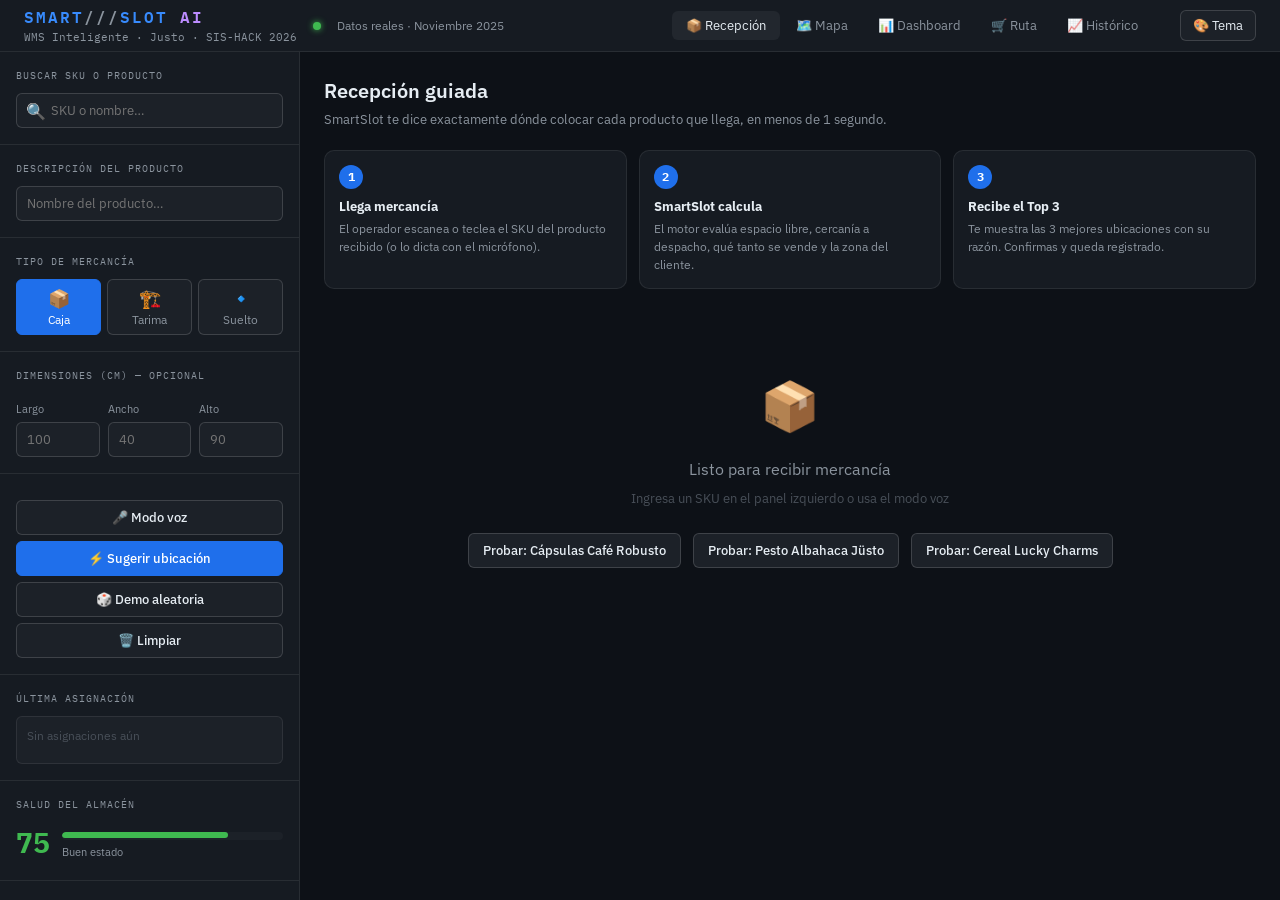
==== index.html @ 19a99069 "Initial commit: SmartSlot AI v2.0 Sistema WMS de asignación inteligente de slots con mapa 3D, dashbo" ====
<!DOCTYPE html>
<html lang="es">
<head>
  <meta charset="UTF-8">
  <meta name="viewport" content="width=device-width, initial-scale=1.0">
  <title>SmartSlot AI — WMS Inteligente | Justo</title>
  <link href="https://fonts.googleapis.com/css2?family=IBM+Plex+Mono:wght@400;500;600&family=IBM+Plex+Sans:wght@300;400;500;600&display=swap" rel="stylesheet">
  <link rel="stylesheet" href="assets/css/styles.css">
</head>
<body>

<!-- ════════════════════════════════════════════════════════════
     TOPBAR
════════════════════════════════════════════════════════════ -->
<header class="topbar">
  <div>
    <div class="logo">SMART<span>///</span>SLOT <span style="color:var(--purple)">AI</span></div>
    <div class="logo-sub">WMS Inteligente · Justo · SIS-HACK 2026</div>
  </div>
  <div class="status-dot" title="Sistema en línea"></div>
  <span style="font-size:12px;color:var(--muted)">Datos reales · Noviembre 2025</span>

  <nav class="nav-tabs">
    <button class="nav-tab active" onclick="showPanel('recepcion',this)">📦 Recepción</button>
    <button class="nav-tab"        onclick="showPanel('mapa',this)">🗺️ Mapa</button>
    <button class="nav-tab"        onclick="showPanel('dashboard',this)">📊 Dashboard</button>
    <button class="nav-tab"        onclick="showPanel('ruta',this)">🛒 Ruta</button>
    <button class="nav-tab"        onclick="showPanel('historico',this)">📈 Histórico</button>
  </nav>

  <!-- Selector de temas -->
  <div class="theme-selector" style="margin-left:12px">
    <button class="theme-trigger" onclick="document.getElementById('theme-dropdown').classList.toggle('show')">
      🎨 Tema
    </button>
    <div class="theme-dropdown" id="theme-dropdown"><!-- llenado por JS --></div>
  </div>
</header>

<!-- ════════════════════════════════════════════════════════════
     LAYOUT: SIDEBAR + CONTENT
════════════════════════════════════════════════════════════ -->
<div class="main">

  <!-- ─── SIDEBAR ──────────────────────────────────────────── -->
  <aside class="sidebar">

    <!-- Búsqueda rápida -->
    <div class="s-section">
      <div class="s-label">Buscar SKU o producto</div>
      <div class="scan-input-wrap">
        <span class="icon">🔍</span>
        <input id="input-sku" class="scan-input" type="text" placeholder="SKU o nombre…"
               oninput="RecepcionController.buscarSKULive(this.value)">
      </div>
      <div id="search-results" class="search-results"></div>
    </div>

    <!-- Descripción -->
    <div class="s-section">
      <div class="s-label">Descripción del producto</div>
      <input id="input-desc" type="text" placeholder="Nombre del producto…">
    </div>

    <!-- Tipo de mercancía -->
    <div class="s-section">
      <div class="s-label">Tipo de mercancía</div>
      <div class="tipo-selector">
        <button class="tipo-btn active" data-tipo="caja" onclick="RecepcionController.setTipo('caja',this)">
          <span class="tipo-icon">📦</span>Caja
        </button>
        <button class="tipo-btn" data-tipo="tarima" onclick="RecepcionController.setTipo('tarima',this)">
          <span class="tipo-icon">🏗️</span>Tarima
        </button>
        <button class="tipo-btn" data-tipo="suelto" onclick="RecepcionController.setTipo('suelto',this)">
          <span class="tipo-icon">🔹</span>Suelto
        </button>
      </div>
    </div>

    <!-- Dimensiones (opcionales) -->
    <div class="s-section">
      <div class="s-label">Dimensiones (cm) — opcional</div>
      <div class="row3">
        <div class="field"><label>Largo</label><input id="input-largo" type="number" placeholder="100"></div>
        <div class="field"><label>Ancho</label><input id="input-ancho" type="number" placeholder="40"></div>
        <div class="field"><label>Alto</label><input id="input-alto"  type="number" placeholder="90"></div>
      </div>
    </div>

    <!-- Acciones -->
    <div class="s-section">
      <div class="btn-row" style="flex-direction:column">
        <button id="btn-voz" class="btn full" title="Hablar con el sistema">
          🎤 Modo voz
        </button>
        <button id="btn-calcular" class="btn primary full" onclick="RecepcionController.calcular()">
          ⚡ Sugerir ubicación
        </button>
        <button class="btn full" onclick="RecepcionController.simular()">
          🎲 Demo aleatoria
        </button>
        <button class="btn full" onclick="RecepcionController.limpiar()">
          🗑️ Limpiar
        </button>
      </div>
    </div>

    <!-- Última asignación -->
    <div class="s-section">
      <div class="s-label">Última asignación</div>
      <div class="last-assign-box" id="last-assign">
        <span style="color:var(--dim)">Sin asignaciones aún</span>
      </div>
    </div>

    <!-- Score de salud mini -->
    <div class="s-section">
      <div class="s-label">Salud del almacén</div>
      <div style="display:flex;align-items:center;gap:12px">
        <span id="score-salud-mini" style="font-family:var(--mono);font-size:28px;font-weight:700"></span>
        <div style="flex:1">
          <div class="salud-barra-wrap"><div id="barra-salud-mini" style="height:6px;border-radius:100px;transition:width 1s ease"></div></div>
          <div id="desc-salud-mini" style="font-size:11px;color:var(--muted);margin-top:4px"></div>
        </div>
      </div>
    </div>

  </aside><!-- /sidebar -->

  <!-- ─── CONTENIDO ─────────────────────────────────────────── -->
  <main class="content">

    <!-- ══════════════════════════════════════════════════════
         PANEL: RECEPCIÓN GUIADA
    ══════════════════════════════════════════════════════ -->
    <section id="panel-recepcion" class="content-panel active">

      <div class="panel-head">
        <h2>Recepción guiada</h2>
        <p class="sub">SmartSlot te dice exactamente dónde colocar cada producto que llega, en menos de 1 segundo.</p>
      </div>

      <!-- Onboarding: qué hace el sistema en 3 pasos -->
      <div class="recepcion-help">
        <div class="help-step">
          <div class="help-step-num">1</div>
          <h4>Llega mercancía</h4>
          <p>El operador escanea o teclea el SKU del producto recibido (o lo dicta con el micrófono).</p>
        </div>
        <div class="help-step">
          <div class="help-step-num">2</div>
          <h4>SmartSlot calcula</h4>
          <p>El motor evalúa espacio libre, cercanía a despacho, qué tanto se vende y la zona del cliente.</p>
        </div>
        <div class="help-step">
          <div class="help-step-num">3</div>
          <h4>Recibe el Top 3</h4>
          <p>Te muestra las 3 mejores ubicaciones con su razón. Confirmas y queda registrado.</p>
        </div>
      </div>

      <!-- Sugerencias Top 3 -->
      <div id="panel-sugerencias"></div>

      <!-- Estado vacío inicial -->
      <div id="estado-vacio" style="text-align:center;padding:60px 20px;color:var(--dim)">
        <div style="font-size:48px;margin-bottom:16px">📦</div>
        <div style="font-size:16px;margin-bottom:8px;color:var(--muted)">Listo para recibir mercancía</div>
        <div style="font-size:13px">Ingresa un SKU en el panel izquierdo o usa el modo voz</div>
        <div style="margin-top:24px;display:flex;gap:12px;justify-content:center;flex-wrap:wrap">
          <button class="btn" onclick="document.getElementById('input-sku').value='13488';RecepcionController.calcular()">
            Probar: Cápsulas Café Robusto
          </button>
          <button class="btn" onclick="document.getElementById('input-sku').value='22248';RecepcionController.calcular()">
            Probar: Pesto Albahaca Jüsto
          </button>
          <button class="btn" onclick="document.getElementById('input-sku').value='12658';RecepcionController.calcular()">
            Probar: Cereal Lucky Charms
          </button>
        </div>
      </div>

    </section>

    <!-- ══════════════════════════════════════════════════════
         PANEL: MAPA DEL ALMACÉN
    ══════════════════════════════════════════════════════ -->
    <section id="panel-mapa" class="content-panel">

      <!-- Barra de herramientas del mapa -->
      <div class="map-title-row">
        <div>
          <h2 class="map-title">Mapa del almacén</h2>
          <p style="color:var(--muted);font-size:13px;margin-top:2px">
            Cada columna es un pasillo (AP–MP). El color indica qué tan llena está cada ubicación.
          </p>
        </div>
        <button class="btn-3d" onclick="Mapa3DController.abrir()">
          🧊 Ver en 3D
        </button>
        <div class="map-legend">
          <div class="legend-item"><div class="legend-dot" style="background:var(--green);opacity:.5"></div>Libre</div>
          <div class="legend-item"><div class="legend-dot" style="background:var(--green)"></div>&lt;50%</div>
          <div class="legend-item"><div class="legend-dot" style="background:var(--amber)"></div>50-90%</div>
          <div class="legend-item"><div class="legend-dot" style="background:var(--red)"></div>&gt;90% lleno</div>
          <div class="legend-item"><div class="legend-dot" style="background:var(--purple)"></div>En ruta</div>
        </div>
      </div>

      <!-- Tarjeta: cómo leer el mapa -->
      <div class="map-help-card">
        <div class="map-help-icon">💡</div>
        <div>
          <strong>¿Cómo leer este mapa?</strong>
          <p>Es la vista de planta del almacén de Justo. Cada <b>columna</b> es un pasillo (AP el más cercano a despacho, MP el más lejano) y cada <b>casilla</b> es una ubicación física. El color te dice de un vistazo dónde hay espacio: <span style="color:var(--green)">verde = libre</span>, <span style="color:var(--amber)">amarillo = medio</span>, <span style="color:var(--red)">rojo = casi lleno</span>. Cuando pides una sugerencia en Recepción, la ubicación recomendada parpadea aquí en <span style="color:var(--amber)">dorado</span>.</p>
        </div>
        <button class="map-help-close" onclick="this.parentElement.style.display='none'">✕</button>
      </div>

      <!-- Búsqueda en mapa -->
      <div class="map-search-row">
        <input id="map-search" type="text" placeholder="Buscar celda (ej. AP29) o producto en el mapa…"
               oninput="MapaController.buscar(this.value)">
        <button class="btn" onclick="MapaController.buscar(document.getElementById('map-search').value)">Buscar</button>
      </div>

      <!-- Locator banner -->
      <div id="map-locator">
        <span>📍 Ubicación sugerida:</span>
        <span id="map-locator-id">—</span>
        <button class="btn" style="margin-left:auto;padding:4px 10px;font-size:11px"
                onclick="MapaController.irACelda(document.getElementById('map-locator-id').textContent)">
          Ir a celda
        </button>
      </div>

      <!-- Filtros de ocupación -->
      <div class="filter-bar">
        <span style="font-size:11px;color:var(--muted)">Ocupación:</span>
        <button class="filter-btn f-all active" onclick="MapaController.setFiltro('all',this)">Todos</button>
        <button class="filter-btn f-free"  onclick="MapaController.setFiltro('free',this)">Libres</button>
        <button class="filter-btn f-low"   onclick="MapaController.setFiltro('low',this)">&lt;50%</button>
        <button class="filter-btn f-med"   onclick="MapaController.setFiltro('med',this)">50-90%</button>
        <button class="filter-btn f-high"  onclick="MapaController.setFiltro('high',this)">&gt;90%</button>
        <button class="filter-btn f-ruta"  onclick="MapaController.setFiltro('ruta',this)">En ruta</button>
      </div>

      <!-- Filtros por zona de cliente -->
      <div class="filter-bar" style="margin-top:6px">
        <span style="font-size:11px;color:var(--muted)">Zona cliente:</span>
        <button class="filter-btn filter-zona" style="border-color:#3fb950;color:#3fb950"
                onclick="MapaController.setFiltroZona('A',this)">🟢 A — Marca Propia</button>
        <button class="filter-btn filter-zona" style="border-color:#06b6d4;color:#06b6d4"
                onclick="MapaController.setFiltroZona('B',this)">🔵 B — Alta Rotación</button>
        <button class="filter-btn filter-zona" style="border-color:#a855f7;color:#a855f7"
                onclick="MapaController.setFiltroZona('C',this)">🟣 C — Grupo Nestlé</button>
        <button class="filter-btn filter-zona" style="border-color:#fbbf24;color:#fbbf24"
                onclick="MapaController.setFiltroZona('D',this)">🟡 D — Infantil/Baja rot.</button>
        <button class="filter-btn filter-zona" style="border-color:#ef4444;color:#ef4444"
                onclick="MapaController.setFiltroZona('E',this)">🔴 E — Desborde</button>
      </div>

      <!-- Indicador de zona de despacho -->
      <div class="dispatch-hint">
        <span class="dispatch-arrow">←</span> Más cerca de la zona de despacho (salida) · Más lejos
        <span class="dispatch-arrow">→</span>
      </div>

      <!-- Banner de navegación — ruta desde recepción a celda sugerida -->
      <div id="map-nav-banner" style="display:none;align-items:center;gap:8px;
           background:var(--bg3);border:1px solid var(--border);border-radius:var(--r);
           padding:10px 14px;margin-bottom:8px;font-family:var(--mono);font-size:12px;
           border-left:3px solid var(--green)">
      </div>

      <!-- Grid del mapa (las columnas las genera MapaController.construir) -->
      <div class="map-wrap">
        <div id="map-grid"></div>
      </div>

      <p style="color:var(--dim);font-size:11px;margin-top:10px;text-align:center">
        Mostrando las primeras 30 posiciones de cada pasillo · Pasa el cursor sobre una casilla para ver el detalle
      </p>

    </section>

    <!-- ══════════════════════════════════════════════════════
         PANEL: DASHBOARD GERENCIAL
    ══════════════════════════════════════════════════════ -->
    <section id="panel-dashboard" class="content-panel">

      <h2 style="font-size:18px;font-weight:600;margin-bottom:20px">Dashboard gerencial</h2>

      <!-- Score de salud -->
      <div class="salud-card">
        <div>
          <div style="font-size:11px;color:var(--muted);margin-bottom:4px;font-family:var(--mono);text-transform:uppercase;letter-spacing:1px">Score de salud</div>
          <div class="salud-numero" id="score-salud">—</div>
          <div style="font-size:11px;color:var(--muted)">/100</div>
        </div>
        <div class="salud-detalle">
          <div id="desc-salud" style="font-size:13px;margin-bottom:8px"></div>
          <div class="salud-barra-wrap"><div id="barra-salud"></div></div>
          <div style="display:flex;gap:16px;margin-top:10px;font-size:11px;color:var(--muted)">
            <span>Ubic. disponibles: <span id="ubic-disponibles" style="color:var(--green)"></span></span>
            <span>Ubic. críticas: <span id="ubic-criticas" style="color:var(--red)"></span></span>
            <span>En ruta activa: <span id="ubic-ruta" style="color:var(--purple)"></span></span>
          </div>
        </div>
      </div>

      <!-- ROI en tiempo real -->
      <div class="roi-panel">
        <h3>💰 ROI en tiempo real — impacto de SmartSlot</h3>
        <div class="roi-grid">
          <div class="roi-item">
            <div class="val" id="roi-diario">—</div>
            <div class="lbl">Ahorro diario estimado</div>
          </div>
          <div class="roi-item">
            <div class="val" id="roi-mensual">—</div>
            <div class="lbl">Ahorro mensual</div>
          </div>
          <div class="roi-item">
            <div class="val" id="roi-anual">—</div>
            <div class="lbl">Ahorro anual proyectado</div>
          </div>
        </div>
        <div class="roi-tiempo">
          <span style="color:var(--muted)">Decisión por recepción:</span>
          <span style="color:var(--red)" id="roi-tiempo-antes">—</span>
          <span style="color:var(--muted)">→</span>
          <span style="color:var(--green)" id="roi-tiempo-ahora">—</span>
          <span style="color:var(--muted);margin-left:16px">Errores evitados/día:</span>
          <span style="color:var(--cyan)" id="roi-errores">—</span>
          <span style="color:var(--muted);margin-left:16px">Horas ahorradas/día:</span>
          <span style="color:var(--amber)" id="roi-horas-ahorradas">—</span>
        </div>
      </div>

      <!-- Métricas clave -->
      <div class="metrics-row">
        <div class="metric-card accent">
          <div class="m-val" id="roi-recepciones">—</div>
          <div class="m-lbl">Recepciones / día</div>
        </div>
        <div class="metric-card green">
          <div class="m-val" id="sim-porcentaje">—</div>
          <div class="m-lbl">Ahorro en metros (Nov)</div>
        </div>
        <div class="metric-card amber">
          <div class="m-val" id="sim-metros-ahorro">—</div>
          <div class="m-lbl">Metros ahorrados (Nov)</div>
        </div>
        <div class="metric-card purple">
          <div class="m-val" id="total-ubicaciones">—</div>
          <div class="m-lbl">Ubicaciones totales</div>
        </div>
      </div>

      <!-- Grid: Simulador + Alertas -->
      <div style="display:grid;grid-template-columns:1fr 1fr;gap:16px;margin-bottom:20px">

        <!-- Simulador de ahorro Noviembre -->
        <div class="sim-panel">
          <h3>📊 Simulador de ahorro · Noviembre 2025</h3>
          <div class="sim-compare">
            <div class="sim-box actual">
              <div class="val" id="sim-metros-real">—</div>
              <div class="lbl">Metros recorridos (real)</div>
            </div>
            <div class="sim-arrow">→</div>
            <div class="sim-box smart">
              <div class="val" id="sim-metros-smart">—</div>
              <div class="lbl">Con SmartSlot</div>
            </div>
          </div>
          <div class="sim-ahorro">
            <div class="val" id="sim-ahorro-label">—</div>
            <div class="lbl">metros ahorrados en noviembre</div>
          </div>
          <table class="data-table" style="margin-top:14px">
            <thead>
              <tr>
                <th>SKU</th><th>Producto</th><th>Destino</th>
                <th>Real</th><th>Óptimo</th><th>Ahorro</th>
              </tr>
            </thead>
            <tbody id="sim-tabla-body"></tbody>
          </table>
        </div>

        <!-- Alertas preventivas -->
        <div class="alertas-panel">
          <h3>⚠️ Alertas preventivas de llenado</h3>
          <div id="lista-alertas"></div>
        </div>

      </div>

      <!-- Reasignación preventiva -->
      <div class="reasig-panel" style="margin-bottom:20px">
        <h3 style="font-size:14px;font-weight:600;margin-bottom:12px;display:flex;align-items:center;gap:8px">
          🔄 Reasignación preventiva
          <span style="font-size:11px;font-weight:400;color:var(--muted)">
            SKUs de alta rotación que conviene mover más cerca del despacho
          </span>
        </h3>
        <div id="lista-reasignaciones"></div>
      </div>

      <!-- Waldo — Asistente IA -->
      <div class="waldo-panel">
        <div class="waldo-header">
          <div class="waldo-avatar">🤖</div>
          <div>
            <div class="waldo-title">Waldo — Asistente de Almacén</div>
            <div class="waldo-sub">Pregúntame cualquier cosa sobre el almacén de Justo</div>
          </div>
          <button class="btn" style="margin-left:auto;font-size:12px" onclick="WaldoService.limpiarHistorial();document.getElementById('waldo-chat').innerHTML=''">
            Nueva conversación
          </button>
        </div>

        <!-- Preguntas rápidas -->
        <div class="waldo-preguntas">
          <button class="waldo-q-btn" onclick="DashboardController.preguntaRapida('¿Cuánto dinero ahorraría Justo usando SmartSlot todo noviembre?')">
            💰 ¿Cuánto ahorra Justo?
          </button>
          <button class="waldo-q-btn" onclick="DashboardController.preguntaRapida('¿Cuáles son los pasillos más críticos del almacén ahora mismo?')">
            🔴 Pasillos críticos
          </button>
          <button class="waldo-q-btn" onclick="DashboardController.preguntaRapida('¿Qué recomiendas hacer para mejorar el score de salud del almacén?')">
            📈 Cómo mejorar el almacén
          </button>
          <button class="waldo-q-btn" onclick="DashboardController.preguntaRapida('¿Qué ubicación se va a llenar más rápido?')">
            ⏰ ¿Qué se llena primero?
          </button>
        </div>

        <!-- Chat -->
        <div id="waldo-chat">
          <div class="chat-msg waldo">
            <span>Hola, soy Waldo 👋 Estoy conectado a los datos reales del almacén de Justo.
            Puedo responder preguntas sobre ocupación, ROI, rutas de picking y cualquier
            cosa sobre la operación. ¿En qué te ayudo?</span>
          </div>
        </div>

        <div class="waldo-input-row">
          <input id="waldo-input" type="text" placeholder="Pregunta algo sobre el almacén…">
          <button class="btn primary" onclick="DashboardController.enviarAWaldo()">Enviar</button>
        </div>
      </div>

    </section>

    <!-- ══════════════════════════════════════════════════════
         PANEL: RUTA DE PICKING
    ══════════════════════════════════════════════════════ -->
    <section id="panel-ruta" class="content-panel">

      <h2 style="font-size:18px;font-weight:600;margin-bottom:20px">Ruta de picking activa</h2>

      <div class="ruta-stats">
        <div class="ruta-stat">
          <div class="val" id="ruta-total">—</div>
          <div class="lbl">Ubicaciones en ruta</div>
        </div>
        <div class="ruta-stat">
          <div class="val" id="ruta-pct">—</div>
          <div class="lbl">% del almacén activo</div>
        </div>
        <div class="ruta-stat">
          <div class="val" id="ruta-pasillos">—</div>
          <div class="lbl">Pasillos involucrados</div>
        </div>
      </div>

      <div class="section-label">Distribución por pasillo</div>
      <div class="ruta-dist-grid" id="ruta-dist"></div>

      <div class="section-label" style="margin-top:16px">Detalle de la ruta</div>
      <table class="data-table">
        <thead>
          <tr>
            <th>#</th><th>SKU</th><th>Producto</th>
            <th>Ubicación</th><th>Cantidad</th>
          </tr>
        </thead>
        <tbody id="ruta-body"></tbody>
      </table>

    </section>

    <!-- ══════════════════════════════════════════════════════
         PANEL: HISTÓRICO DE OCUPACIÓN
    ══════════════════════════════════════════════════════ -->
    <section id="panel-historico" class="content-panel">

      <h2 style="font-size:18px;font-weight:600;margin-bottom:20px">Histórico de ocupación por pasillo</h2>

      <div id="hist-list" style="max-width:600px"></div>

    </section>

  </main><!-- /content -->
</div><!-- /main -->

<!-- ════════════════════════════════════════════════════════════
     MODAL: MAPA 3D
════════════════════════════════════════════════════════════ -->
<div id="modal-3d">
  <div class="modal-3d-content">
    <div class="modal-3d-header">
      <div class="modal-3d-title">🧊 Almacén 3D — <span>Justo</span></div>
      <span style="font-size:12px;color:var(--muted)">Arrastra para rotar · Scroll para zoom · Hover para detalle</span>
      <button class="modal-3d-close" onclick="Mapa3DController.cerrar()">✕</button>
    </div>
    <div class="modal-3d-body">
      <canvas id="canvas-3d"></canvas>

      <!-- HUD izquierdo -->
      <div class="hud-3d hud-3d-left">
        <div class="hud-card">
          <h4>Almacén Justo</h4>
          <div class="hud-stat"><span>Pasillos</span><b>AP – MP</b></div>
          <div class="hud-stat"><span>Niveles</span><b>hasta 6</b></div>
          <div class="hud-stat"><span>Ubicaciones</span><b id="hud-ubic">—</b></div>
        </div>
        <div class="hud-card">
          <h4>Ocupación (columna)</h4>
          <div class="hud-leg"><div class="dot" style="background:#166534"></div>0–25% vacío</div>
          <div class="hud-leg"><div class="dot" style="background:#15803d"></div>26–50% bajo</div>
          <div class="hud-leg"><div class="dot" style="background:#a16207"></div>51–75% medio</div>
          <div class="hud-leg"><div class="dot" style="background:#c2410c"></div>76–90% alto</div>
          <div class="hud-leg"><div class="dot" style="background:#b91c1c"></div>&gt;90% lleno</div>
        </div>
        <div class="hud-card">
          <h4>Filtros</h4>
          <div class="frow-3d">
            <label>Ocup. mín</label>
            <input type="range" min="0" max="95" value="0" step="5"
                   oninput="Mapa3DController.setOcupacionMin(this.value)">
            <span class="fv" id="f3d-p-val">0%</span>
          </div>
          <div class="frow-3d">
            <label>Nivel mín</label>
            <input type="range" min="1" max="6" value="1" step="1"
                   oninput="Mapa3DController.setNivelMin(this.value)">
            <span class="fv" id="f3d-z-val">N1</span>
          </div>
          <div style="margin-top:6px;color:var(--muted);font-size:11px">Pasillo</div>
          <div class="aisle-grid-3d" id="aisle-grid-3d"></div>
        </div>
      </div>

      <!-- HUD inferior -->
      <div class="hud-3d hud-3d-bottom">
        <button class="btn-3d-ctrl" onclick="Mapa3DController.resetCam()">↺ Reset</button>
        <span class="sep-3d">|</span>
        <button class="btn-3d-ctrl active" onclick="Mapa3DController.toggleRotacion(this)">⟳ Rotar</button>
        <span class="sep-3d">|</span>
        <button class="btn-3d-ctrl" onclick="Mapa3DController.setVista('top')">Planta</button>
        <button class="btn-3d-ctrl" onclick="Mapa3DController.setVista('front')">Frontal</button>
        <button class="btn-3d-ctrl" onclick="Mapa3DController.setVista('iso')">Isométrica</button>
      </div>
    </div>
  </div>
</div>
<div id="tip-3d"></div>

<!-- Tooltip global -->
<div id="tooltip"></div>

<!-- Toast global -->
<div id="toast"></div>

<!-- ════════════════════════════════════════════════════════════
     SCRIPTS — Orden de carga MVC estricto
════════════════════════════════════════════════════════════ -->

<!-- 1. Datos -->
<script src="data/wms_data.js"></script>

<!-- 2. Modelos -->
<script src="assets/js/models/UbicacionModel.js"></script>
<script src="assets/js/models/SKUModel.js"></script>

<!-- 3. Servicios -->
<script src="assets/js/services/ScoringService.js"></script>
<script src="assets/js/services/SimuladorService.js"></script>
<script src="assets/js/services/WaldoService.js"></script>
<script src="assets/js/services/ThemeService.js"></script>

<!-- 4. Controladores -->
<script src="assets/js/controllers/MapaController.js"></script>
<script src="assets/js/controllers/Mapa3DController.js"></script>
<script src="assets/js/controllers/RecepcionController.js"></script>
<script src="assets/js/controllers/DashboardController.js"></script>

<!-- 5. Entry point (siempre último) -->
<script src="assets/js/app.js"></script>

<!-- ── Patches de inicialización específicos del HTML ──────── -->
<script>
/**
 * Funciones que necesitan acceso al DOM del index.html
 * Se ejecutan después de que app.js ya inicializó todo
 */

// showPanel global (navegación entre tabs)
function showPanel(nombre, btnEl) {
  document.querySelectorAll('.content-panel').forEach(p => p.classList.remove('active'));
  document.querySelectorAll('.nav-tab').forEach(b => b.classList.remove('active'));
  document.getElementById('panel-' + nombre)?.classList.add('active');
  if (btnEl) btnEl.classList.add('active');
}

// Inicialización extra post-DOMContentLoaded
document.addEventListener('DOMContentLoaded', () => {

  // ── Selector de temas ──────────────────────────────────────
  const dropdown = document.getElementById('theme-dropdown');
  if (dropdown) {
    const swatchVars = {
      midnight: ['#388bfd','#3fb950','#d29922'],
      nebula:   ['#a855f7','#34d399','#fbbf24'],
      ocean:    ['#06b6d4','#10b981','#f59e0b'],
      forest:   ['#22c55e','#4ade80','#eab308'],
      light:    ['#2563eb','#16a34a','#d97706']
    };
    dropdown.innerHTML = ThemeService.listar().map(t => `
      <div class="theme-option ${t.id === 'midnight' ? 'active' : ''}" data-tema="${t.id}"
           onclick="ThemeService.aplicar('${t.id}');document.getElementById('theme-dropdown').classList.remove('show')">
        <span>${t.icono}</span>
        <span>${t.nombre}</span>
        <span class="theme-swatch" style="margin-left:auto">
          ${swatchVars[t.id].map(c => `<span style="background:${c}"></span>`).join('')}
        </span>
      </div>`).join('');
  }
  // Cerrar dropdown al hacer click fuera
  document.addEventListener('click', (e) => {
    if (!e.target.closest('.theme-selector')) {
      document.getElementById('theme-dropdown')?.classList.remove('show');
    }
  });

  // ── Botones de pasillo del 3D ──────────────────────────────
  Mapa3DController.construirBotonesPasillo();

  // ── HUD 3D: total ubicaciones ──────────────────────────────
  const hudUbic = document.getElementById('hud-ubic');
  if (hudUbic) hudUbic.textContent = UbicacionModel.obtenerTodas().length;

  // ── Redimensionar 3D al cambiar tamaño de ventana ──────────
  window.addEventListener('resize', () => Mapa3DController.redimensionar());


  // ── Score de salud en sidebar ───────────────────────────────
  const salud = SimuladorService.calcularScoreSalud();
  const color = salud >= 70 ? 'var(--green)' : salud >= 40 ? 'var(--amber)' : 'var(--red)';

  const mini = document.getElementById('score-salud-mini');
  if (mini) { mini.textContent = salud; mini.style.color = color; }

  const barraMini = document.getElementById('barra-salud-mini');
  if (barraMini) { barraMini.style.width = salud + '%'; barraMini.style.background = color; }

  const descMini = document.getElementById('desc-salud-mini');
  if (descMini) descMini.textContent = salud >= 70 ? 'Buen estado' : salud >= 40 ? 'Requiere atención' : 'Estado crítico';

  // ── Métricas de ubicaciones en dashboard ───────────────────
  const disponibles = UbicacionModel.obtenerDisponibles().length;
  const todas       = UbicacionModel.obtenerTodas();
  const criticas    = todas.filter(c => (UbicacionModel.obtenerOcupacion(c) ?? 0) >= 90).length;
  const enRuta      = WMS_DATA.rutaActiva.length;

  const setEl = (id, val) => { const el = document.getElementById(id); if (el) el.textContent = val; };
  setEl('ubic-disponibles', disponibles);
  setEl('ubic-criticas',    criticas);
  setEl('ubic-ruta',        enRuta);
  setEl('total-ubicaciones',todas.length);

  // ── Simulador: label de ahorro completo ────────────────────
  const ahorro = SimuladorService.calcularAhorroNoviembre();
  setEl('sim-ahorro-label', ahorro.metrosAhorrados.toLocaleString('es-MX') + 'm');

  // ── Ruta: estadísticas ─────────────────────────────────────
  const rutaCeldas  = WMS_DATA.rutaActiva;
  const rutaDist    = {};
  rutaCeldas.forEach(c => {
    const p = c.replace(/\d.*$/, '');
    rutaDist[p] = (rutaDist[p] || 0) + 1;
  });

  setEl('ruta-total',    rutaCeldas.length);
  setEl('ruta-pct',      Math.round(rutaCeldas.length / todas.length * 100) + '%');
  setEl('ruta-pasillos', Object.keys(rutaDist).length);

  const distEl = document.getElementById('ruta-dist');
  if (distEl) {
    Object.entries(rutaDist).sort((a,b) => b[1]-a[1]).forEach(([p, cnt]) => {
      distEl.innerHTML += `<div style="background:var(--bg3);border:1px solid var(--border);border-radius:var(--r);padding:6px 12px;font-size:12px;font-family:var(--mono)">
        <span style="color:var(--purple)">${p}</span> <span style="color:var(--muted)">${cnt}</span>
      </div>`;
    });
  }

  // ── Ruta: tabla detalle ────────────────────────────────────
  const RUTA_LINES = [
    {seq:1, sku:'10366',ubic:'AP/Existencias/CP18N3', prod:'Atún Dolores en Agua 295g',cant:192},
    {seq:2, sku:'28871',ubic:'AP/Existencias/AP29N1', prod:'Agua Manantial Santa María 24x355ml',cant:23},
    {seq:3, sku:'30225',ubic:'AP/Existencias/BP29N1', prod:'Galletas Anatinas Gisa Tres Sabores 375g',cant:10},
    {seq:4, sku:'18362',ubic:'AP/Existencias/BP30N2', prod:'Suavizante Kuxtal Biodegradable 2L',cant:12},
    {seq:5, sku:'15652',ubic:'AP/Existencias/AP31N1', prod:'Servilletas Kleenex Daily 180 pzas',cant:16},
    {seq:6, sku:'12219',ubic:'AP/Existencias/BP32N1', prod:'Ate de Guayaba La Costeña 700g',cant:12},
    {seq:7, sku:'30734',ubic:'AP/Existencias/AP33N2', prod:'Leche de Chocolate Yomi Lala 180ml',cant:27},
    {seq:8, sku:'10369',ubic:'AP/Existencias/BP33N1', prod:'Chiles Jalapeños La Costeña 780g',cant:12},
    {seq:9, sku:'10210',ubic:'AP/Existencias/BP34N1', prod:'Mayonesa McCormick con Limón 507g',cant:24},
    {seq:10,sku:'26186',ubic:'AP/Existencias/BP34N2', prod:'Limpiador Pato Aroma Fresco 500ml',cant:12},
  ];

  const tbody = document.getElementById('ruta-body');
  if (tbody) {
    tbody.innerHTML = RUTA_LINES.map(r => `
      <tr>
        <td style="color:var(--muted)">${r.seq}</td>
        <td style="font-family:var(--mono);color:var(--accent)">${r.sku}</td>
        <td style="max-width:260px;overflow:hidden;text-overflow:ellipsis;white-space:nowrap">${r.prod}</td>
        <td style="font-family:var(--mono);color:var(--cyan)">${r.ubic}</td>
        <td style="font-family:var(--mono)">${r.cant}</td>
      </tr>`).join('');
  }

  // ── Histórico: barras por pasillo ──────────────────────────
  const aisleOcc = {}, aisleCount = {};
  todas.forEach(c => {
    const p = c.replace(/\d.*$/, '');
    const o = UbicacionModel.obtenerOcupacion(c) ?? 0;
    aisleOcc[p]   = (aisleOcc[p]   || 0) + o;
    aisleCount[p] = (aisleCount[p] || 0) + 1;
  });

  const histEl = document.getElementById('hist-list');
  if (histEl) {
    histEl.innerHTML = Object.entries(aisleOcc)
      .map(([p, sum]) => ({ p, avg: Math.round(sum / aisleCount[p]), cnt: aisleCount[p] }))
      .sort((a,b) => b.avg - a.avg)
      .map(({ p, avg, cnt }) => {
        const c = avg >= 80 ? 'var(--red)' : avg >= 40 ? 'var(--amber)' : 'var(--green)';
        return `<div class="hist-item">
          <span style="font-family:var(--mono);font-size:14px;font-weight:600;color:var(--accent);width:40px">${p}</span>
          <div style="flex:1">
            <div style="display:flex;justify-content:space-between;margin-bottom:6px">
              <span style="font-size:12px">${cnt} posiciones</span>
              <span style="font-size:12px;font-family:var(--mono);color:${c}">${avg}%</span>
            </div>
            <div class="bar-wrap"><div class="bar" style="width:${avg}%;background:${c}"></div></div>
          </div>
        </div>`;
      }).join('');
  }

  // ── RecepcionController: búsqueda en vivo sidebar ──────────
  RecepcionController.buscarSKULive = (v) => {
    const sr = document.getElementById('search-results');
    if (!sr) return;
    if (!v || v.length < 2) { sr.classList.remove('show'); return; }

    const q = v.toLowerCase();
    const resultados = [];
    for (const [celda, prod] of Object.entries(WMS_DATA.productos)) {
      if (prod.toLowerCase().includes(q) || celda.toLowerCase().includes(q)) {
        resultados.push({ celda, prod });
        if (resultados.length >= 6) break;
      }
    }

    if (!resultados.length) { sr.classList.remove('show'); return; }

    sr.innerHTML = resultados.map(r => `
      <div class="search-item" onclick="
        document.getElementById('input-sku').value='${r.celda}';
        document.getElementById('input-desc').value='${r.prod.replace(/'/g,"\\'")}';
        document.getElementById('search-results').classList.remove('show');
        RecepcionController.calcular();
      ">
        <div class="si-sku">${r.celda} — ${WMS_DATA.ocupacion[r.celda] ?? '—'}% ocupado</div>
        <div class="si-loc">${r.prod}</div>
      </div>`).join('');
    sr.classList.add('show');
  };

  // ── RecepcionController: simular ───────────────────────────
  RecepcionController.simular = () => {
    // Usa productos del acomodo histórico para demos más realistas
    const demos = WMS_DATA.acomodoNoviembre;
    const demo  = demos[Math.floor(Math.random() * demos.length)];
    document.getElementById('input-sku').value  = demo.sku;
    document.getElementById('input-desc').value = demo.producto;
    RecepcionController.calcular();
  };

  // ── RecepcionController: ocultar estado vacío ──────────────
  const calcularOrig = RecepcionController.calcular.bind(RecepcionController);
  RecepcionController.calcular = function() {
    document.getElementById('estado-vacio')?.style.setProperty('display','none');
    calcularOrig();
  };

  // ── MapaController: búsqueda en mapa ──────────────────────
  MapaController.buscar = (v) => {
    if (!v) return;
    const q  = v.toUpperCase().replace(/\s/g,'');
    const el = document.getElementById('cell-' + q);
    if (el) {
      MapaController.irACelda(q);
      const locator   = document.getElementById('map-locator');
      const locatorId = document.getElementById('map-locator-id');
      if (locator && locatorId) { locatorId.textContent = q; locator.style.display = 'flex'; }
    } else {
      RecepcionController.mostrarToast('Celda "' + q + '" no encontrada en el mapa', 'warn');
    }
  };

  // ── RecepcionController: confirmar actualiza sidebar ───────
  const confirmarOrig = RecepcionController.confirmar.bind(RecepcionController);
  RecepcionController.confirmar = function(celda) {
    confirmarOrig(celda);
    const prod = WMS_DATA.productos[celda] || document.getElementById('input-desc')?.value || '—';
    const lastEl = document.getElementById('last-assign');
    if (lastEl) lastEl.innerHTML = `
      <span style="font-family:var(--mono);color:var(--green);font-size:14px">${celda}</span><br>
      <span style="color:var(--muted);font-size:11px">${prod.substring(0,45)}</span>`;
  };

});
</script>

</body>
</html>
---- assets/css/styles.css ----
/* ============================================================
   SmartSlot AI — styles.css
   Sistema de diseño global · SIS-HACK 2026 · Equipo UDU
   ============================================================ */

/* ─── Variables ─────────────────────────────────────────────── */
:root {
  --bg:      #0d1117;
  --bg2:     #161b22;
  --bg3:     #1c2128;
  --bg4:     #22272e;
  --border:  rgba(255,255,255,0.08);
  --border2: rgba(255,255,255,0.15);
  --text:    #e6edf3;
  --muted:   #8b949e;
  --dim:     #484f58;
  --accent:  #388bfd;
  --accent2: #1f6feb;
  --green:   #3fb950;
  --green2:  #238636;
  --amber:   #d29922;
  --red:     #f85149;
  --purple:  #bc8cff;
  --cyan:    #56d3ba;
  --font:    'IBM Plex Sans', sans-serif;
  --mono:    'IBM Plex Mono', monospace;
  --r:       6px;
  --r2:      10px;
}

/* ─── Reset ─────────────────────────────────────────────────── */
*, *::before, *::after { box-sizing: border-box; margin: 0; padding: 0; }
html   { scroll-behavior: smooth; }
body   {
  font-family: var(--font);
  background:  var(--bg);
  color:       var(--text);
  min-height:  100vh;
  font-size:   14px;
  line-height: 1.5;
}

/* ─── Scrollbar ──────────────────────────────────────────────── */
::-webkit-scrollbar       { width: 6px; height: 6px; }
::-webkit-scrollbar-track { background: var(--bg); }
::-webkit-scrollbar-thumb { background: var(--bg4); border-radius: 3px; }

/* ─── Topbar ─────────────────────────────────────────────────── */
.topbar {
  background:    var(--bg2);
  border-bottom: 1px solid var(--border);
  padding:       0 24px;
  display:       flex;
  align-items:   center;
  gap:           16px;
  height:        52px;
  position:      sticky;
  top:           0;
  z-index:       100;
}
.logo           { font-family: var(--mono); font-weight: 600; font-size: 16px; color: var(--accent); letter-spacing: 2px; }
.logo span      { color: var(--muted); }
.logo-sub       { font-size: 11px; color: var(--muted); font-family: var(--mono); }
.status-dot     { width: 8px; height: 8px; border-radius: 50%; background: var(--green); box-shadow: 0 0 6px var(--green); animation: pulse 2s infinite; }
@keyframes pulse { 0%,100%{opacity:1} 50%{opacity:.4} }

/* ─── Nav tabs ───────────────────────────────────────────────── */
.nav-tabs  { display: flex; gap: 2px; margin-left: auto; }
.nav-tab   {
  padding:        6px 14px;
  border-radius:  var(--r);
  font-size:      13px;
  cursor:         pointer;
  border:         none;
  background:     none;
  color:          var(--muted);
  transition:     all .15s;
  font-family:    var(--font);
}
.nav-tab:hover  { color: var(--text); background: var(--bg3); }
.nav-tab.active { color: var(--text); background: var(--bg4); }

/* ─── Layout principal ───────────────────────────────────────── */
.main    { display: grid; grid-template-columns: 300px 1fr; height: calc(100vh - 52px); }
.sidebar { background: var(--bg2); border-right: 1px solid var(--border); overflow-y: auto; display: flex; flex-direction: column; }
.content { overflow-y: auto; padding: 24px; }

/* ─── Paneles de contenido ───────────────────────────────────── */
.content-panel         { display: none; }
.content-panel.active  { display: block; }

/* ─── Secciones del sidebar ──────────────────────────────────── */
.s-section { padding: 16px; border-bottom: 1px solid var(--border); }
.s-label   { font-size: 10px; font-family: var(--mono); color: var(--muted); letter-spacing: 1px; text-transform: uppercase; margin-bottom: 10px; }

/* ─── Inputs y selects ───────────────────────────────────────── */
input, select {
  width:         100%;
  padding:       8px 10px;
  border:        1px solid var(--border2);
  border-radius: var(--r);
  background:    var(--bg3);
  color:         var(--text);
  font-family:   var(--font);
  font-size:     13px;
  transition:    border-color .15s;
}
input:focus, select:focus { outline: none; border-color: var(--accent2); }
.scan-input-wrap          { position: relative; }
.scan-input               { padding-left: 34px; }
.scan-input-wrap .icon    { position: absolute; left: 10px; top: 50%; transform: translateY(-50%); color: var(--muted); font-size: 16px; }
.field                    { display: flex; flex-direction: column; gap: 4px; margin-top: 8px; }
.field label              { font-size: 11px; color: var(--muted); }
.row2  { display: grid; grid-template-columns: 1fr 1fr; gap: 8px; margin-top: 8px; }
.row3  { display: grid; grid-template-columns: 1fr 1fr 1fr; gap: 8px; margin-top: 8px; }

/* ─── Botones ────────────────────────────────────────────────── */
.btn {
  padding:       8px 14px;
  border-radius: var(--r);
  font-size:     13px;
  font-weight:   500;
  cursor:        pointer;
  border:        1px solid var(--border2);
  background:    var(--bg3);
  color:         var(--text);
  transition:    all .15s;
  font-family:   var(--font);
}
.btn:hover           { background: var(--bg4); }
.btn.primary         { background: var(--accent2); border-color: var(--accent2); color: #fff; }
.btn.primary:hover   { background: var(--accent); }
.btn.green           { background: var(--green2); border-color: var(--green2); color: #fff; }
.btn.green:hover     { background: var(--green); }
.btn.amber           { background: #7a5a00; border-color: var(--amber); color: var(--amber); }
.btn.purple          { background: #3d2b6b; border-color: var(--purple); color: var(--purple); }
.btn.full            { width: 100%; justify-content: center; display: flex; align-items: center; gap: 6px; }
.btn:disabled        { opacity: .5; cursor: not-allowed; }
.btn-row             { display: flex; gap: 6px; margin-top: 10px; flex-wrap: wrap; }
.btn-icon            { font-size: 15px; }

/* ─── Tipo de mercancía ──────────────────────────────────────── */
.tipo-selector { display: flex; gap: 6px; margin-top: 8px; }
.tipo-btn {
  flex:          1;
  padding:       7px 4px;
  border-radius: var(--r);
  border:        1px solid var(--border2);
  background:    var(--bg3);
  color:         var(--muted);
  font-size:     12px;
  cursor:        pointer;
  text-align:    center;
  transition:    all .15s;
  font-family:   var(--font);
}
.tipo-btn:hover          { background: var(--bg4); color: var(--text); }
.tipo-btn.active         { background: var(--accent2); border-color: var(--accent2); color: #fff; }
.tipo-btn .tipo-icon     { display: block; font-size: 18px; margin-bottom: 2px; }

/* ─── Panel de sugerencias ───────────────────────────────────── */
#panel-sugerencias            { display: none; margin-top: 16px; }
#panel-sugerencias.show       { display: block; animation: fadeUp .3s ease; }
@keyframes fadeUp { from{opacity:0;transform:translateY(6px)} to{opacity:1;transform:translateY(0)} }

.result-card {
  background:    var(--bg3);
  border:        1px solid var(--border);
  border-radius: var(--r2);
  padding:       14px;
  margin-bottom: 10px;
}
.result-header { display: flex; align-items: center; gap: 10px; margin-bottom: 8px; }
.result-code   { font-family: var(--mono); font-size: 20px; font-weight: 600; }
.score-badge   { margin-left: auto; padding: 3px 10px; border-radius: 100px; font-size: 12px; font-weight: 600; font-family: var(--mono); }
.result-razon  { font-size: 12px; color: var(--muted); margin-bottom: 10px; }

.factores-grid { display: flex; flex-direction: column; gap: 6px; margin-bottom: 10px; }
.factor        { display: flex; align-items: center; gap: 8px; }
.factor-label  { font-size: 11px; color: var(--muted); width: 120px; flex-shrink: 0; }
.factor-bar    { flex: 1; background: var(--bg4); border-radius: 100px; height: 5px; overflow: hidden; }
.factor-bar > div { height: 100%; border-radius: 100px; transition: width .5s ease; }
.factor-val    { font-size: 11px; font-family: var(--mono); color: var(--muted); width: 36px; text-align: right; }

.result-meta    { display: flex; flex-wrap: wrap; gap: 6px; margin-bottom: 10px; }
.result-actions { display: flex; gap: 6px; flex-wrap: wrap; }

.vecinos-hint {
  font-size:     11px;
  color:         var(--cyan);
  background:    rgba(86,211,186,.08);
  border:        1px solid rgba(86,211,186,.2);
  border-radius: var(--r);
  padding:       6px 10px;
  margin-bottom: 10px;
}

/* ─── Badges ─────────────────────────────────────────────────── */
.badge { display: inline-flex; align-items: center; padding: 2px 8px; border-radius: 100px; font-size: 11px; font-weight: 500; font-family: var(--mono); }
.badge.alta    { background: rgba(248,81,73,.15);  color: var(--red);    }
.badge.media   { background: rgba(210,153,34,.15); color: var(--amber);  }
.badge.baja    { background: rgba(139,148,158,.15);color: var(--muted);  }
.badge.ruta    { background: rgba(188,140,255,.15);color: var(--purple); }
.badge.free    { background: rgba(63,185,80,.12);  color: var(--green);  }
.badge.info    { background: rgba(56,139,253,.15); color: var(--accent); }

/* ─── Última asignación en sidebar ───────────────────────────── */
.last-assign-box {
  background:    var(--bg3);
  border:        1px solid var(--border);
  border-radius: var(--r);
  padding:       10px;
  font-size:     12px;
  min-height:    48px;
}

/* ─── Métricas dashboard ─────────────────────────────────────── */
.metrics-row { display: grid; grid-template-columns: repeat(4,1fr); gap: 12px; margin-bottom: 20px; }
@media(max-width:900px) { .metrics-row { grid-template-columns: repeat(2,1fr); } }
.metric-card {
  background:    var(--bg2);
  border:        1px solid var(--border);
  border-radius: var(--r2);
  padding:       16px;
}
.metric-card .m-val  { font-size: 22px; font-weight: 600; font-family: var(--mono); }
.metric-card .m-lbl  { font-size: 11px; color: var(--muted); margin-top: 2px; }
.metric-card.green .m-val  { color: var(--green); }
.metric-card.accent .m-val { color: var(--accent); }
.metric-card.amber .m-val  { color: var(--amber); }
.metric-card.red .m-val    { color: var(--red); }
.metric-card.purple .m-val { color: var(--purple); }
.metric-card.cyan .m-val   { color: var(--cyan); }

/* ─── Score de salud ─────────────────────────────────────────── */
.salud-card {
  background:    var(--bg2);
  border:        1px solid var(--border);
  border-radius: var(--r2);
  padding:       20px;
  margin-bottom: 20px;
  display:       flex;
  align-items:   center;
  gap:           24px;
}
.salud-numero { font-size: 56px; font-weight: 700; font-family: var(--mono); line-height: 1; }
.salud-detalle { flex: 1; }
.salud-barra-wrap { background: var(--bg3); border-radius: 100px; height: 8px; margin-top: 8px; overflow: hidden; }
#barra-salud { height: 100%; border-radius: 100px; transition: width 1s ease; }

/* ─── ROI panel ──────────────────────────────────────────────── */
.roi-panel {
  background:    linear-gradient(135deg, rgba(63,185,80,.06) 0%, rgba(56,139,253,.06) 100%);
  border:        1px solid rgba(63,185,80,.2);
  border-radius: var(--r2);
  padding:       20px;
  margin-bottom: 20px;
}
.roi-panel h3    { font-size: 14px; color: var(--green); margin-bottom: 14px; font-family: var(--mono); }
.roi-grid        { display: grid; grid-template-columns: repeat(3,1fr); gap: 16px; }
.roi-item        { text-align: center; }
.roi-item .val   { font-size: 24px; font-weight: 700; font-family: var(--mono); color: var(--green); }
.roi-item .lbl   { font-size: 11px; color: var(--muted); margin-top: 2px; }
.roi-tiempo      { display: flex; align-items: center; gap: 12px; margin-top: 14px; padding-top: 14px; border-top: 1px solid var(--border); }
.roi-tiempo span { font-family: var(--mono); }

/* ─── Simulador de ahorro ────────────────────────────────────── */
.sim-panel {
  background:    var(--bg2);
  border:        1px solid var(--border);
  border-radius: var(--r2);
  padding:       20px;
  margin-bottom: 20px;
}
.sim-panel h3    { font-size: 14px; color: var(--muted); margin-bottom: 14px; font-family: var(--mono); text-transform: uppercase; letter-spacing: 1px; }
.sim-compare     { display: grid; grid-template-columns: 1fr auto 1fr; gap: 16px; align-items: center; margin-bottom: 14px; }
.sim-box         { background: var(--bg3); border-radius: var(--r); padding: 12px; text-align: center; }
.sim-box .val    { font-size: 20px; font-weight: 600; font-family: var(--mono); }
.sim-box .lbl    { font-size: 11px; color: var(--muted); }
.sim-box.actual  .val { color: var(--red); }
.sim-box.smart   .val { color: var(--green); }
.sim-arrow       { font-size: 24px; color: var(--muted); text-align: center; }
.sim-ahorro      { text-align: center; padding: 12px; background: rgba(63,185,80,.06); border: 1px solid rgba(63,185,80,.2); border-radius: var(--r); }
.sim-ahorro .val { font-size: 28px; font-weight: 700; font-family: var(--mono); color: var(--green); }
.sim-ahorro .lbl { font-size: 12px; color: var(--muted); }

/* ─── Tabla de datos ─────────────────────────────────────────── */
.data-table      { width: 100%; border-collapse: collapse; font-size: 12px; }
.data-table th   { color: var(--muted); font-weight: 500; padding: 6px 12px; border-bottom: 1px solid var(--border); text-align: left; font-family: var(--mono); font-size: 11px; }
.data-table td   { padding: 7px 12px; border-bottom: 1px solid var(--border); }
.data-table tr:last-child td { border-bottom: none; }
.data-table tr:hover td { background: var(--bg3); }

/* ─── Alertas ────────────────────────────────────────────────── */
.alertas-panel   { background: var(--bg2); border: 1px solid var(--border); border-radius: var(--r2); padding: 16px; margin-bottom: 20px; }
.alertas-panel h3 { font-size: 13px; color: var(--muted); margin-bottom: 12px; font-family: var(--mono); text-transform: uppercase; letter-spacing: 1px; }
.alerta-item     { display: flex; align-items: center; gap: 10px; padding: 8px 0; border-bottom: 1px solid var(--border); font-size: 12px; }
.alerta-item:last-child { border-bottom: none; }

/* ─── Waldo chat ─────────────────────────────────────────────── */
.waldo-panel {
  background:    var(--bg2);
  border:        1px solid rgba(188,140,255,.2);
  border-radius: var(--r2);
  overflow:      hidden;
  margin-bottom: 20px;
}
.waldo-header {
  background:    rgba(188,140,255,.08);
  border-bottom: 1px solid rgba(188,140,255,.2);
  padding:       12px 16px;
  display:       flex;
  align-items:   center;
  gap:           10px;
}
.waldo-avatar  { width: 32px; height: 32px; border-radius: 50%; background: rgba(188,140,255,.2); display: flex; align-items: center; justify-content: center; font-size: 16px; }
.waldo-title   { font-weight: 500; color: var(--purple); }
.waldo-sub     { font-size: 11px; color: var(--muted); }
#waldo-chat {
  height:     260px;
  overflow-y: auto;
  padding:    16px;
  display:    flex;
  flex-direction: column;
  gap:        10px;
}
.chat-msg      { max-width: 85%; padding: 8px 12px; border-radius: 12px; font-size: 13px; line-height: 1.5; }
.chat-msg.user { align-self: flex-end; background: var(--accent2); color: #fff; border-radius: 12px 12px 2px 12px; }
.chat-msg.waldo { align-self: flex-start; background: var(--bg3); border: 1px solid rgba(188,140,255,.2); border-radius: 12px 12px 12px 2px; }
.typing        { color: var(--muted); font-style: italic; font-size: 12px; }

.waldo-preguntas { padding: 0 16px 12px; display: flex; flex-wrap: wrap; gap: 6px; }
.waldo-q-btn {
  font-size:     11px;
  padding:       4px 10px;
  border-radius: 100px;
  border:        1px solid rgba(188,140,255,.3);
  background:    rgba(188,140,255,.06);
  color:         var(--purple);
  cursor:        pointer;
  font-family:   var(--font);
  transition:    all .15s;
}
.waldo-q-btn:hover { background: rgba(188,140,255,.15); }
.waldo-input-row   { display: flex; gap: 8px; padding: 12px 16px; border-top: 1px solid var(--border); }
#waldo-input       { flex: 1; }
#waldo-input:disabled { opacity: .5; }

/* ─── Mapa ───────────────────────────────────────────────────── */
.map-title-row  { display: flex; align-items: center; gap: 12px; margin-bottom: 16px; flex-wrap: wrap; }
.map-title      { font-size: 16px; font-weight: 600; }
.map-legend     { display: flex; gap: 12px; flex-wrap: wrap; margin-left: auto; }
.legend-item    { display: flex; align-items: center; gap: 6px; font-size: 11px; color: var(--muted); }
.legend-dot     { width: 12px; height: 12px; border-radius: 3px; }
.filter-bar     { display: flex; gap: 8px; margin-bottom: 16px; flex-wrap: wrap; align-items: center; }
.filter-btn {
  padding:       5px 12px;
  border-radius: 20px;
  font-size:     12px;
  cursor:        pointer;
  border:        1px solid var(--border2);
  background:    var(--bg3);
  color:         var(--muted);
  font-family:   var(--mono);
  transition:    all .15s;
}
.filter-btn:hover, .filter-btn.active { color: var(--text); background: var(--bg4); }
.filter-btn.f-free.active  { border-color: rgba(63,185,80,.5);  color: var(--green); }
.filter-btn.f-low.active   { border-color: var(--green);  color: var(--green); }
.filter-btn.f-med.active   { border-color: var(--amber);  color: var(--amber); }
.filter-btn.f-high.active  { border-color: var(--red);    color: var(--red); }
.filter-btn.f-ruta.active  { border-color: var(--purple); color: var(--purple); }
.filter-btn.f-all.active   { border-color: var(--accent); color: var(--accent); }

/* ─── MAPA — diseño por columnas uniformes (rediseño v3) ─────── */
.map-wrap { overflow-x: auto; padding-bottom: 12px; }

#map-grid {
  display: flex;
  gap: 14px;
  background: var(--bg2);
  padding: 20px;
  border-radius: var(--r2);
  border: 1px solid var(--border);
  min-width: max-content;
}

/* Cada pasillo es una columna vertical */
.aisle-col {
  display: flex;
  flex-direction: column;
  gap: 6px;
  min-width: 76px;
}
.aisle-col-header {
  background: var(--bg4);
  color: var(--text);
  font-size: 12px;
  font-family: var(--mono);
  font-weight: 600;
  text-align: center;
  padding: 8px 4px;
  border-radius: var(--r);
  letter-spacing: 2px;
  border-bottom: 2px solid var(--accent);
  position: sticky;
  top: 0;
  z-index: 5;
}
.aisle-col-count {
  font-size: 9px;
  color: var(--muted);
  text-align: center;
  margin-top: -2px;
  margin-bottom: 2px;
  font-family: var(--mono);
}

/* Todas las celdas ahora son iguales y uniformes */
.map-cell {
  height: 42px;
  display: flex;
  align-items: center;
  justify-content: center;
  font-size: 10px;
  font-family: var(--mono);
  font-weight: 500;
  border-radius: var(--r);
  cursor: pointer;
  transition: all .12s;
  position: relative;
  border: 1px solid transparent;
  text-align: center;
}
.map-cell:hover { transform: scale(1.06); z-index: 10; box-shadow: 0 2px 8px rgba(0,0,0,.3); }

/* Estados de celda */
.map-cell.free     { background: color-mix(in srgb, var(--green) 8%, transparent);  color: color-mix(in srgb, var(--green) 55%, var(--muted)); border-color: color-mix(in srgb, var(--green) 14%, transparent); }
.map-cell.free:hover { background: color-mix(in srgb, var(--green) 20%, transparent); border-color: var(--green); color: var(--green); }
.map-cell.low      { background: color-mix(in srgb, var(--green) 12%, transparent);  color: var(--green);  border-color: color-mix(in srgb, var(--green) 22%, transparent); }
.map-cell.low:hover  { background: color-mix(in srgb, var(--green) 24%, transparent); border-color: var(--green); }
.map-cell.med      { background: color-mix(in srgb, var(--amber) 12%, transparent);  color: var(--amber);  border-color: color-mix(in srgb, var(--amber) 22%, transparent); }
.map-cell.med:hover  { background: color-mix(in srgb, var(--amber) 24%, transparent); border-color: var(--amber); }
.map-cell.high     { background: color-mix(in srgb, var(--red) 12%, transparent);    color: var(--red);    border-color: color-mix(in srgb, var(--red) 22%, transparent); }
.map-cell.high:hover { background: color-mix(in srgb, var(--red) 24%, transparent); border-color: var(--red); }
.map-cell.ruta     { background: color-mix(in srgb, var(--purple) 16%, transparent); color: var(--purple); border-color: color-mix(in srgb, var(--purple) 35%, transparent); }
.map-cell.suggested { background: color-mix(in srgb, var(--amber) 25%, transparent); color: var(--amber); border-color: var(--amber); box-shadow: 0 0 12px color-mix(in srgb, var(--amber) 40%, transparent); animation: glow .8s ease-in-out infinite alternate; }
.map-cell.confirmed { background: color-mix(in srgb, var(--green) 20%, transparent);  color: var(--green);  border-color: var(--green); }
@keyframes glow { from{box-shadow:0 0 4px color-mix(in srgb,var(--amber) 30%,transparent)} to{box-shadow:0 0 14px color-mix(in srgb,var(--amber) 70%,transparent)} }

/* Compat: sub-cell ahora hereda de map-cell */
.sub-cell { /* deprecado — mantenido por compat */ }
.sub-cell.ruta     { background: rgba(188,140,255,.14);color: var(--purple); border-color: rgba(188,140,255,.3); }
.sub-cell.suggested{ background: rgba(210,153,34,.22); color: var(--amber);  border-color: var(--amber); animation: glow .8s ease-in-out infinite alternate; }
.sub-cell.confirmed{ background: rgba(63,185,80,.18);  color: var(--green);  border-color: var(--green); }

/* Barra de ocupación */
.occ-bar { position: absolute; bottom: 0; left: 0; height: 3px; border-radius: 0 0 var(--r) var(--r); transition: width .3s; }

/* Spotlight */
.spotlight-flash { background: rgba(86,211,186,.5) !important; color: #fff !important; border-color: var(--cyan) !important; box-shadow: 0 0 20px rgba(86,211,186,.7) !important; transform: scale(1.15) !important; }

/* ─── Histórico ──────────────────────────────────────────────── */
.hist-item { display: flex; align-items: center; gap: 12px; padding: 10px 0; border-bottom: 1px solid var(--border); }
.hist-item:last-child { border-bottom: none; }
.bar-wrap  { flex: 1; background: var(--bg3); border-radius: 100px; height: 5px; overflow: hidden; }
.bar       { height: 100%; border-radius: 100px; background: var(--accent2); }

/* ─── Tooltip ────────────────────────────────────────────────── */
#tooltip {
  position:      fixed;
  background:    var(--bg4);
  border:        1px solid var(--border2);
  border-radius: var(--r);
  padding:       10px 14px;
  font-size:     12px;
  pointer-events:none;
  z-index:       999;
  max-width:     240px;
  display:       none;
  line-height:   1.6;
}
#tooltip.show { display: block; }

/* ─── Toast ──────────────────────────────────────────────────── */
#toast {
  position:      fixed;
  bottom:        24px;
  right:         24px;
  background:    var(--bg4);
  border:        1px solid var(--border2);
  border-radius: var(--r2);
  padding:       12px 16px;
  font-size:     13px;
  z-index:       9999;
  max-width:     320px;
  transform:     translateY(100px);
  opacity:       0;
  transition:    all .25s;
}
#toast.show        { transform: translateY(0); opacity: 1; }
#toast.ok          { border-left: 3px solid var(--green); }
#toast.warn        { border-left: 3px solid var(--amber); }
#toast.err         { border-left: 3px solid var(--red); }

/* ─── Section label ──────────────────────────────────────────── */
.section-label { font-size: 10px; font-family: var(--mono); color: var(--muted); letter-spacing: 1px; text-transform: uppercase; margin-bottom: 14px; }
.muted         { color: var(--muted); font-size: 12px; }

/* ─── Locator banner (mapa) ──────────────────────────────────── */
#map-locator {
  display:       none;
  align-items:   center;
  gap:           10px;
  background:    rgba(210,153,34,.1);
  border:        1px solid rgba(210,153,34,.3);
  border-radius: var(--r);
  padding:       8px 14px;
  margin-bottom: 14px;
  font-size:     13px;
}
#map-locator-id { font-family: var(--mono); color: var(--amber); font-weight: 600; }

/* ─── Búsqueda en mapa ───────────────────────────────────────── */
.map-search-row { display: flex; gap: 8px; margin-bottom: 14px; }
.map-search-row input { flex: 1; }
.search-results {
  background:  var(--bg3);
  border:      1px solid var(--border);
  border-radius: var(--r);
  margin-top:  4px;
  max-height:  160px;
  overflow-y:  auto;
  display:     none;
}
.search-results.show { display: block; }
.search-item { padding: 8px 12px; cursor: pointer; font-size: 12px; border-bottom: 1px solid var(--border); }
.search-item:hover { background: var(--bg4); }
.si-sku   { font-family: var(--mono); color: var(--accent); font-size: 11px; }
.si-loc   { color: var(--muted); font-size: 11px; margin-top: 2px; }

/* ─── Vista Ruta picking ─────────────────────────────────────── */
.ruta-stats { display: flex; gap: 16px; flex-wrap: wrap; margin-bottom: 16px; }
.ruta-stat  { background: var(--bg2); border: 1px solid var(--border); border-radius: var(--r); padding: 10px 14px; }
.ruta-stat .val { font-family: var(--mono); font-size: 18px; font-weight: 600; color: var(--purple); }
.ruta-stat .lbl { font-size: 11px; color: var(--muted); }
.ruta-dist-grid { display: flex; flex-wrap: wrap; gap: 8px; margin-bottom: 16px; }

/* ============================================================
   AMPLIACIONES v2 — Mapa 3D, temas, mejoras visuales
   ============================================================ */

/* ─── Tema claro: ajustes especiales ─────────────────────────── */
.theme-light .map-cell.free    { background: rgba(22,163,74,.08); color: rgba(22,163,74,.6); }
.theme-light .sub-cell         { background: rgba(37,99,235,.08); color: rgba(37,99,235,.6); }
.theme-light .logo             { text-shadow: none; }
.theme-light #map-grid,
.theme-light .metric-card,
.theme-light .salud-card,
.theme-light .sim-panel        { box-shadow: 0 1px 3px rgba(0,0,0,0.08); }

/* ─── Selector de temas ──────────────────────────────────────── */
.theme-selector { position: relative; }
.theme-trigger {
  display: flex; align-items: center; gap: 6px;
  padding: 6px 12px; border-radius: var(--r);
  background: var(--bg3); border: 1px solid var(--border2);
  color: var(--text); cursor: pointer; font-size: 13px;
  font-family: var(--font); transition: all .15s;
}
.theme-trigger:hover { background: var(--bg4); }
.theme-dropdown {
  position: absolute; top: calc(100% + 8px); right: 0;
  background: var(--bg2); border: 1px solid var(--border2);
  border-radius: var(--r2); padding: 6px; min-width: 180px;
  box-shadow: 0 8px 24px rgba(0,0,0,0.4); z-index: 200;
  display: none; flex-direction: column; gap: 2px;
}
.theme-dropdown.show { display: flex; }
.theme-option {
  display: flex; align-items: center; gap: 10px;
  padding: 8px 12px; border-radius: var(--r);
  cursor: pointer; font-size: 13px; transition: all .12s;
}
.theme-option:hover  { background: var(--bg3); }
.theme-option.active { background: var(--bg4); }
.theme-option.active::after { content: '✓'; margin-left: auto; color: var(--accent); }
.theme-swatch { display: flex; gap: 2px; }
.theme-swatch span { width: 10px; height: 10px; border-radius: 2px; }

/* ─── Botón 3D destacado ─────────────────────────────────────── */
.btn-3d {
  background: linear-gradient(135deg, var(--accent2), var(--purple));
  border: none; color: #fff; font-weight: 600;
  display: inline-flex; align-items: center; gap: 8px;
  padding: 9px 18px; border-radius: var(--r); cursor: pointer;
  font-family: var(--font); font-size: 13px; transition: all .15s;
  box-shadow: 0 2px 12px rgba(56,139,253,.3);
}
.btn-3d:hover { transform: translateY(-1px); box-shadow: 0 4px 18px rgba(56,139,253,.5); }

/* ─── Modal 3D ───────────────────────────────────────────────── */
#modal-3d {
  position: fixed; inset: 0; z-index: 5000;
  background: rgba(0,0,0,0.7); backdrop-filter: blur(4px);
  display: none; align-items: center; justify-content: center;
  padding: 20px;
}
#modal-3d.show { display: flex; animation: fadeIn .25s ease; }
@keyframes fadeIn { from{opacity:0} to{opacity:1} }

.modal-3d-content {
  width: 100%; max-width: 1400px; height: 90vh;
  background: var(--bg); border: 1px solid var(--border2);
  border-radius: var(--r2); overflow: hidden;
  display: flex; flex-direction: column; position: relative;
}
.modal-3d-header {
  display: flex; align-items: center; gap: 12px;
  padding: 14px 20px; background: var(--bg2);
  border-bottom: 1px solid var(--border); z-index: 10;
}
.modal-3d-title { font-weight: 600; font-size: 16px; }
.modal-3d-title span { color: var(--cyan); font-family: var(--mono); }
.modal-3d-close {
  margin-left: auto; background: var(--bg3); border: 1px solid var(--border2);
  color: var(--text); width: 32px; height: 32px; border-radius: var(--r);
  cursor: pointer; font-size: 18px; line-height: 1;
}
.modal-3d-close:hover { background: var(--red); border-color: var(--red); color: #fff; }

.modal-3d-body { flex: 1; position: relative; overflow: hidden; }
#canvas-3d { width: 100%; height: 100%; display: block; cursor: grab; }
#canvas-3d:active { cursor: grabbing; }

/* HUD del 3D */
.hud-3d { position: absolute; pointer-events: none; }
.hud-3d-left  { top: 16px; left: 16px; width: 230px; display: flex; flex-direction: column; gap: 10px; pointer-events: auto; }
.hud-3d-bottom { bottom: 16px; left: 50%; transform: translateX(-50%); display: flex; gap: 6px; align-items: center; flex-wrap: wrap; justify-content: center; pointer-events: auto; max-width: 90%; }

.hud-card {
  background: color-mix(in srgb, var(--bg2) 92%, transparent);
  border: 1px solid var(--border); border-radius: var(--r2);
  padding: 12px 14px; font-size: 12px; backdrop-filter: blur(8px);
}
.hud-card h4 { font-size: 11px; font-family: var(--mono); color: var(--accent); margin-bottom: 10px; text-transform: uppercase; letter-spacing: 1px; }
.hud-stat { display: flex; justify-content: space-between; padding: 2px 0; color: var(--muted); }
.hud-stat b { color: var(--text); }
.hud-leg { display: flex; align-items: center; gap: 7px; padding: 2px 0; color: var(--muted); font-size: 11px; }
.hud-leg .dot { width: 11px; height: 11px; border-radius: 2px; }

.frow-3d { display: flex; align-items: center; gap: 8px; padding: 4px 0; }
.frow-3d label { width: 80px; color: var(--muted); font-size: 11px; }
.frow-3d input[type=range] { flex: 1; accent-color: var(--accent); height: 3px; }
.frow-3d .fv { min-width: 36px; text-align: right; color: var(--accent); font-weight: 600; font-size: 11px; font-family: var(--mono); }

.aisle-grid-3d { display: flex; flex-wrap: wrap; gap: 4px; margin-top: 8px; }
.aisle-btn-3d {
  padding: 3px 8px; border-radius: 4px; border: 1px solid var(--border2);
  font-size: 11px; cursor: pointer; color: var(--muted); background: var(--bg3);
  font-family: var(--mono); transition: all .12s;
}
.aisle-btn-3d:hover  { color: var(--text); }
.aisle-btn-3d.active { background: var(--accent2); border-color: var(--accent2); color: #fff; }

.btn-3d-ctrl {
  background: color-mix(in srgb, var(--bg2) 92%, transparent);
  border: 1px solid var(--border2); border-radius: var(--r);
  padding: 6px 14px; color: var(--muted); font-size: 12px;
  cursor: pointer; font-family: var(--font); backdrop-filter: blur(8px);
  transition: all .15s;
}
.btn-3d-ctrl:hover  { border-color: var(--accent); color: var(--text); }
.btn-3d-ctrl.active { border-color: var(--accent); color: var(--accent); }
.sep-3d { color: var(--dim); }

#tip-3d {
  position: fixed; background: var(--bg4); border: 1px solid var(--border2);
  border-radius: var(--r); padding: 10px 14px; font-size: 12px;
  pointer-events: none; z-index: 6000; max-width: 250px; display: none;
  line-height: 1.5; box-shadow: 0 4px 16px rgba(0,0,0,0.4);
}

/* ─── Detalle celda — panel lateral del mapa 2D ──────────────── */
.cell-detail-panel {
  position: fixed; right: -340px; top: 52px; bottom: 0; width: 320px;
  background: var(--bg2); border-left: 1px solid var(--border2);
  z-index: 300; transition: right .3s ease; padding: 20px; overflow-y: auto;
}
.cell-detail-panel.show { right: 0; }
.cell-detail-close { position: absolute; top: 16px; right: 16px; background: none; border: none; color: var(--muted); font-size: 20px; cursor: pointer; }
.cell-detail-code { font-family: var(--mono); font-size: 24px; font-weight: 600; color: var(--accent); margin-bottom: 4px; }
.cell-detail-row { display: flex; justify-content: space-between; padding: 8px 0; border-bottom: 1px solid var(--border); font-size: 13px; }
.cell-detail-row span:first-child { color: var(--muted); }

/* ─── Animación entrada de cards ─────────────────────────────── */
.metric-card, .sim-panel, .alertas-panel, .roi-panel, .salud-card, .waldo-panel {
  animation: cardIn .4s ease backwards;
}
@keyframes cardIn { from{opacity:0;transform:translateY(8px)} to{opacity:1;transform:translateY(0)} }

/* ============================================================
   v3 — Tarjeta de ayuda, jerarquía visual, onboarding
   ============================================================ */

/* Tarjeta "¿Cómo leer el mapa?" */
.map-help-card {
  display: flex; align-items: flex-start; gap: 14px;
  background: color-mix(in srgb, var(--accent) 6%, var(--bg2));
  border: 1px solid color-mix(in srgb, var(--accent) 25%, transparent);
  border-radius: var(--r2); padding: 16px 18px; margin-bottom: 16px;
  position: relative;
}
.map-help-icon { font-size: 24px; flex-shrink: 0; }
.map-help-card strong { font-size: 14px; color: var(--text); }
.map-help-card p { font-size: 13px; color: var(--muted); margin-top: 4px; line-height: 1.6; max-width: 900px; }
.map-help-card b { color: var(--text); font-weight: 600; }
.map-help-close {
  position: absolute; top: 12px; right: 14px;
  background: none; border: none; color: var(--dim);
  font-size: 16px; cursor: pointer;
}
.map-help-close:hover { color: var(--text); }

/* Indicador de zona de despacho */
.dispatch-hint {
  display: flex; align-items: center; justify-content: center; gap: 8px;
  font-size: 11px; color: var(--muted); font-family: var(--mono);
  margin-bottom: 10px; letter-spacing: .5px;
}
.dispatch-arrow { color: var(--accent); font-size: 14px; font-weight: 700; }

/* Tarjeta de onboarding en recepción */
.recepcion-help {
  display: grid; grid-template-columns: repeat(3, 1fr); gap: 12px;
  margin-bottom: 20px;
}
.help-step {
  background: var(--bg2); border: 1px solid var(--border);
  border-radius: var(--r2); padding: 14px;
}
.help-step-num {
  display: inline-flex; align-items: center; justify-content: center;
  width: 24px; height: 24px; border-radius: 50%;
  background: var(--accent2); color: #fff; font-size: 12px; font-weight: 700;
  font-family: var(--mono); margin-bottom: 8px;
}
.help-step h4 { font-size: 13px; margin-bottom: 4px; }
.help-step p { font-size: 12px; color: var(--muted); line-height: 1.5; }
@media(max-width: 720px) { .recepcion-help { grid-template-columns: 1fr; } }

/* Mejora de jerarquía: títulos de panel */
.panel-head { margin-bottom: 20px; }
.panel-head h2 { font-size: 20px; font-weight: 600; }
.panel-head .sub { color: var(--muted); font-size: 13px; margin-top: 4px; }

/* Separador de celdas inyectadas fuera de rango */
.aisle-gap { text-align: center; color: var(--dim); font-size: 14px; padding: 2px 0; user-select: none; }

/* ── Navegación en mapa: resaltado de pasillo objetivo ─── */
.aisle-nav-target {
  outline: 2px solid var(--green);
  outline-offset: 2px;
  border-radius: var(--r);
  transition: outline 0.2s;
}
.aisle-nav-dim {
  opacity: 0.25 !important;
  transition: opacity 0.3s;
}

/* ── Filtros de zona de cliente ──────────────────────────── */
.filter-zona {
  font-size: 11px !important;
  padding: 3px 8px !important;
}
.filter-zona.active {
  opacity: 1 !important;
  outline: 2px solid currentColor;
  outline-offset: 1px;
}

/* ── Reasignación preventiva ─────────────────────────────── */
.reasig-panel {
  background: var(--bg2);
  border: 1px solid var(--border);
  border-radius: var(--r2);
  padding: 16px;
}
.reasig-item {
  display: flex;
  align-items: center;
  gap: 10px;
  padding: 8px 0;
  border-bottom: 1px solid var(--border);
}
.reasig-item:last-child { border-bottom: none; }
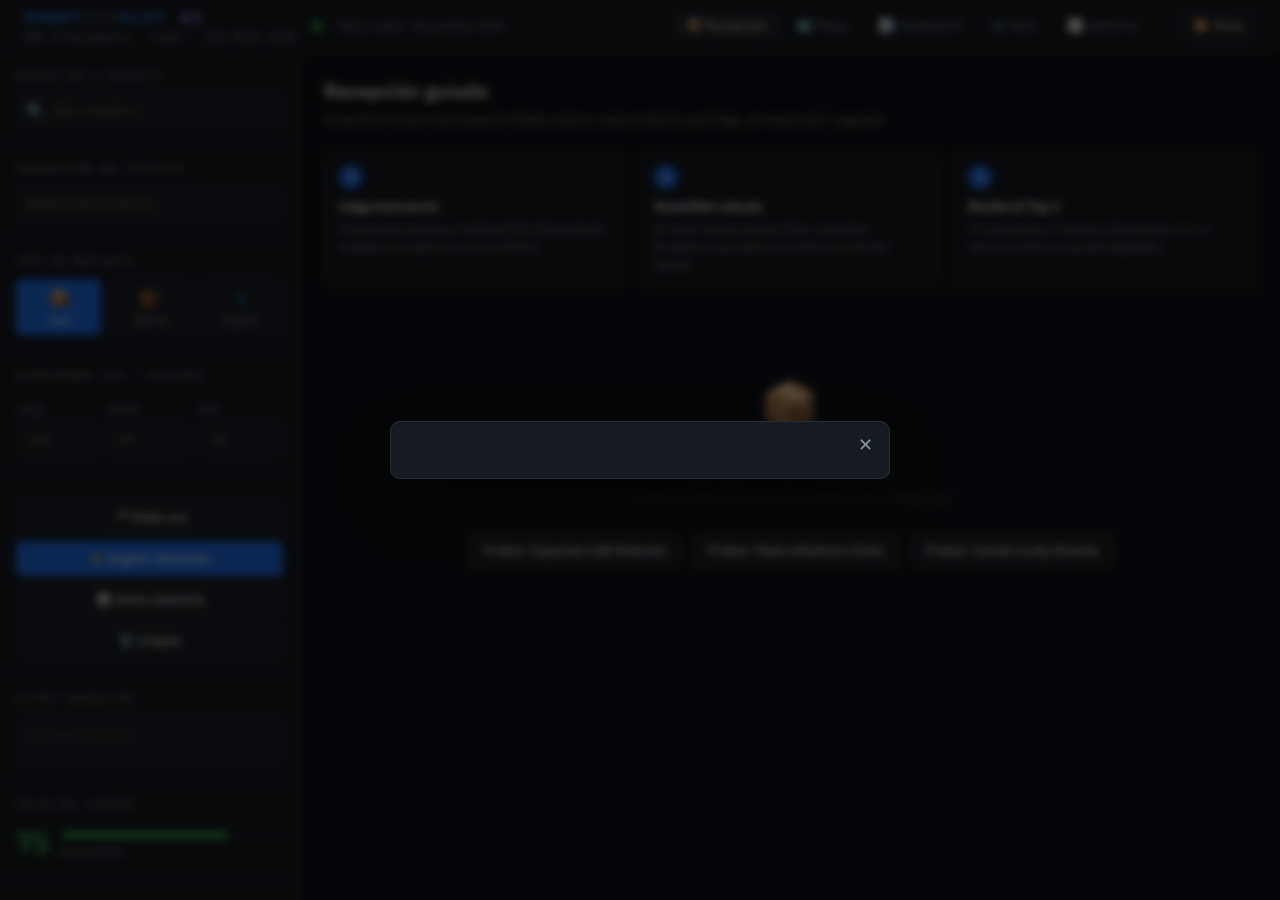
==== commit e38f1b4a: "Expand dashboard, 3D map, styles and index - DashboardController.js: extended dashboard logic and me" ====
--- a/index.html
+++ b/index.html
@@ -218,11 +218,13 @@
         <button class="map-help-close" onclick="this.parentElement.style.display='none'">✕</button>
       </div>
 
-      <!-- Búsqueda en mapa -->
+      <!-- Ir a lote -->
       <div class="map-search-row">
-        <input id="map-search" type="text" placeholder="Buscar celda (ej. AP29) o producto en el mapa…"
-               oninput="MapaController.buscar(this.value)">
-        <button class="btn" onclick="MapaController.buscar(document.getElementById('map-search').value)">Buscar</button>
+        <input id="map-search" type="text" placeholder="Ingresa un lote (ej. AP29, CP144)…"
+               onkeydown="if(event.key==='Enter') MapaController.buscar(this.value)">
+        <button class="btn primary" onclick="MapaController.buscar(document.getElementById('map-search').value)">
+          Ir →
+        </button>
       </div>
 
       <!-- Locator banner -->
@@ -280,7 +282,7 @@
       </div>
 
       <p style="color:var(--dim);font-size:11px;margin-top:10px;text-align:center">
-        Mostrando las primeras 30 posiciones de cada pasillo · Pasa el cursor sobre una casilla para ver el detalle
+        Pasa el cursor sobre una casilla para ver el detalle · Escribe el lote en el campo de arriba y pulsa Ir para localizarlo
       </p>
 
     </section>
@@ -565,6 +567,24 @@
         <button class="btn-3d-ctrl" onclick="Mapa3DController.setVista('top')">Planta</button>
         <button class="btn-3d-ctrl" onclick="Mapa3DController.setVista('front')">Frontal</button>
         <button class="btn-3d-ctrl" onclick="Mapa3DController.setVista('iso')">Isométrica</button>
+        <span class="sep-3d">|</span>
+        <button class="btn-3d-ctrl" id="btn-fp-mode" onclick="Mapa3DController.entrarPrimeraPersona()">👁️ 1ª Persona</button>
+      </div>
+
+      <!-- HUD de primera persona (oculto por defecto) -->
+      <div id="fp-hud" style="display:none">
+        <div id="fp-top-bar">
+          <span style="color:var(--cyan);font-weight:600">👁️ Primera Persona</span>
+          <span style="opacity:.55;font-size:11px">W·A·S·D mover &nbsp;|&nbsp; Ratón mirar &nbsp;|&nbsp; Shift correr &nbsp;|&nbsp; ESC salir</span>
+          <button id="fp-exit-btn" onclick="Mapa3DController.salirPrimeraPersona()">✕ Salir</button>
+        </div>
+        <div id="fp-crosshair">
+          <div class="fp-ch-h"></div>
+          <div class="fp-ch-v"></div>
+        </div>
+        <div id="fp-bottom-bar">
+          <span id="fp-pos-label">Pasillo — · Pos. 0</span>
+        </div>
       </div>
     </div>
   </div>
@@ -840,5 +860,13 @@
 });
 </script>
 
+  <!-- Modal: detalle de alerta -->
+  <div id="modal-alerta" class="modal-overlay" onclick="if(event.target===this)this.style.display='none'">
+    <div class="modal-card">
+      <button class="modal-close" onclick="document.getElementById('modal-alerta').style.display='none'">✕</button>
+      <div id="modal-alerta-content"></div>
+    </div>
+  </div>
+
 </body>
 </html>
--- a/assets/css/styles.css
+++ b/assets/css/styles.css
@@ -376,13 +376,13 @@
 .map-wrap { overflow-x: auto; padding-bottom: 12px; }
 
 #map-grid {
-  display: flex;
-  gap: 14px;
+  display: grid;
+  grid-template-columns: repeat(13, minmax(76px, 1fr));
+  gap: 4px;
   background: var(--bg2);
   padding: 20px;
   border-radius: var(--r2);
   border: 1px solid var(--border);
-  min-width: max-content;
 }
 
 /* Cada pasillo es una columna vertical */
@@ -416,9 +416,42 @@
   font-family: var(--mono);
 }
 
-/* Todas las celdas ahora son iguales y uniformes */
+/* Header de columna en layout de grid */
+.map-header-cell {
+  background: var(--bg4);
+  color: var(--text);
+  font-weight: 600;
+  font-family: var(--mono);
+  text-align: center;
+  padding: 8px 4px;
+  border-radius: var(--r);
+  font-size: 13px;
+  letter-spacing: 2px;
+  position: sticky;
+  top: 0;
+  z-index: 10;
+}
+
+/* Contenedor de sub-celdas CP/DP */
+.sub-grid-container {
+  display: flex;
+  flex-direction: column;
+  gap: 3px;
+}
+
+/* Sub-celda CP/DP — más pequeña que las main cells */
+.sub-block {
+  aspect-ratio: unset !important;
+  height: 22px !important;
+  font-size: 9px !important;
+}
+
+/* Celda vacía: pasillo sin posición en esa fila */
+.map-empty-cell { visibility: hidden; }
+
+/* Celdas del mapa */
 .map-cell {
-  height: 42px;
+  aspect-ratio: 1 / 1;
   display: flex;
   align-items: center;
   justify-content: center;
@@ -465,6 +498,107 @@
 .hist-item:last-child { border-bottom: none; }
 .bar-wrap  { flex: 1; background: var(--bg3); border-radius: 100px; height: 5px; overflow: hidden; }
 .bar       { height: 100%; border-radius: 100px; background: var(--accent2); }
+
+/* ─── Modal de detalle de alerta ────────────────────────────── */
+.modal-overlay {
+  position: fixed;
+  inset: 0;
+  background: rgba(0,0,0,.65);
+  z-index: 1000;
+  display: flex;
+  align-items: center;
+  justify-content: center;
+  backdrop-filter: blur(4px);
+  animation: fadeIn .15s ease;
+}
+@keyframes fadeIn { from{opacity:0} to{opacity:1} }
+
+.modal-card {
+  background: var(--bg2);
+  border: 1px solid var(--border);
+  border-radius: var(--r2);
+  padding: 28px 32px;
+  max-width: 500px;
+  width: 92%;
+  position: relative;
+  box-shadow: 0 24px 64px rgba(0,0,0,.55);
+  animation: slideUp .18s ease;
+}
+@keyframes slideUp { from{transform:translateY(16px);opacity:0} to{transform:translateY(0);opacity:1} }
+
+.modal-close {
+  position: absolute;
+  top: 14px; right: 16px;
+  background: transparent;
+  border: none;
+  color: var(--muted);
+  font-size: 18px;
+  cursor: pointer;
+  line-height: 1;
+  transition: color .12s;
+}
+.modal-close:hover { color: var(--text); }
+
+.modal-celda-id {
+  font-size: 36px;
+  font-family: var(--mono);
+  font-weight: 800;
+  letter-spacing: 2px;
+  line-height: 1;
+  margin-bottom: 6px;
+}
+
+.modal-occ-bar-wrap {
+  background: var(--bg3);
+  border-radius: 100px;
+  height: 10px;
+  overflow: hidden;
+  margin: 10px 0 4px;
+}
+.modal-occ-bar-fill {
+  height: 100%;
+  border-radius: 100px;
+  transition: width .4s ease;
+}
+
+.modal-section {
+  border-top: 1px solid var(--border);
+  margin-top: 16px;
+  padding-top: 14px;
+}
+
+.modal-row {
+  display: flex;
+  align-items: flex-start;
+  gap: 10px;
+  margin-bottom: 8px;
+  font-size: 13px;
+}
+.modal-row-icon { font-size: 16px; flex-shrink: 0; margin-top: 1px; }
+.modal-row-label { color: var(--muted); font-size: 11px; margin-bottom: 2px; }
+.modal-row-value { color: var(--text); font-weight: 500; }
+
+.modal-urgencia-box {
+  border-radius: var(--r);
+  padding: 12px 16px;
+  margin-top: 14px;
+  font-size: 13px;
+  line-height: 1.5;
+}
+
+.modal-accion-box {
+  background: var(--bg3);
+  border-radius: var(--r);
+  padding: 12px 16px;
+  margin-top: 10px;
+  font-size: 13px;
+  line-height: 1.5;
+  border-left: 3px solid var(--accent);
+}
+
+/* Clic en alerta-item */
+.alerta-item { cursor: pointer; transition: background .12s; border-radius: var(--r); }
+.alerta-item:hover { background: var(--bg3); }
 
 /* ─── Tooltip ────────────────────────────────────────────────── */
 #tooltip {
@@ -674,6 +808,97 @@
 .btn-3d-ctrl.active { border-color: var(--accent); color: var(--accent); }
 .sep-3d { color: var(--dim); }
 
+/* ─── Primera Persona HUD ─────────────────────────────────── */
+#fp-hud {
+  position: absolute;
+  inset: 0;
+  pointer-events: none;
+  z-index: 20;
+}
+
+#fp-top-bar {
+  position: absolute;
+  top: 0; left: 0; right: 0;
+  background: rgba(0,0,0,.72);
+  padding: 10px 18px;
+  display: flex;
+  align-items: center;
+  gap: 18px;
+  font-size: 12px;
+  pointer-events: all;
+  backdrop-filter: blur(6px);
+  border-bottom: 1px solid rgba(255,255,255,.07);
+}
+
+#fp-exit-btn {
+  margin-left: auto;
+  background: rgba(239,68,68,.18);
+  border: 1px solid rgba(239,68,68,.4);
+  color: #ef4444;
+  border-radius: var(--r);
+  padding: 4px 12px;
+  font-size: 12px;
+  cursor: pointer;
+  transition: background .15s;
+  pointer-events: all;
+}
+#fp-exit-btn:hover { background: rgba(239,68,68,.35); }
+
+#fp-crosshair {
+  position: absolute;
+  top: 50%; left: 50%;
+  transform: translate(-50%, -50%);
+  width: 22px; height: 22px;
+}
+.fp-ch-h {
+  position: absolute;
+  top: 50%; left: 0; right: 0;
+  height: 1.5px;
+  background: rgba(255,255,255,.75);
+  transform: translateY(-50%);
+  border-radius: 2px;
+}
+.fp-ch-v {
+  position: absolute;
+  left: 50%; top: 0; bottom: 0;
+  width: 1.5px;
+  background: rgba(255,255,255,.75);
+  transform: translateX(-50%);
+  border-radius: 2px;
+}
+
+#fp-bottom-bar {
+  position: absolute;
+  bottom: 70px; left: 50%;
+  transform: translateX(-50%);
+  background: rgba(0,0,0,.68);
+  border: 1px solid rgba(86,211,186,.25);
+  padding: 6px 20px;
+  border-radius: 20px;
+  font-family: var(--mono);
+  font-size: 12px;
+  color: var(--cyan);
+  backdrop-filter: blur(6px);
+  white-space: nowrap;
+}
+
+/* Pointer-lock overlay (click para bloquear ratón) */
+#fp-click-hint {
+  position: absolute;
+  top: 50%; left: 50%;
+  transform: translate(-50%, -50%);
+  background: rgba(0,0,0,.7);
+  border: 1px solid var(--border2);
+  padding: 12px 24px;
+  border-radius: var(--r2);
+  font-size: 13px;
+  color: var(--muted);
+  text-align: center;
+  pointer-events: none;
+  backdrop-filter: blur(4px);
+  transition: opacity .3s;
+}
+
 #tip-3d {
   position: fixed; background: var(--bg4); border: 1px solid var(--border2);
   border-radius: var(--r); padding: 10px 14px; font-size: 12px;
